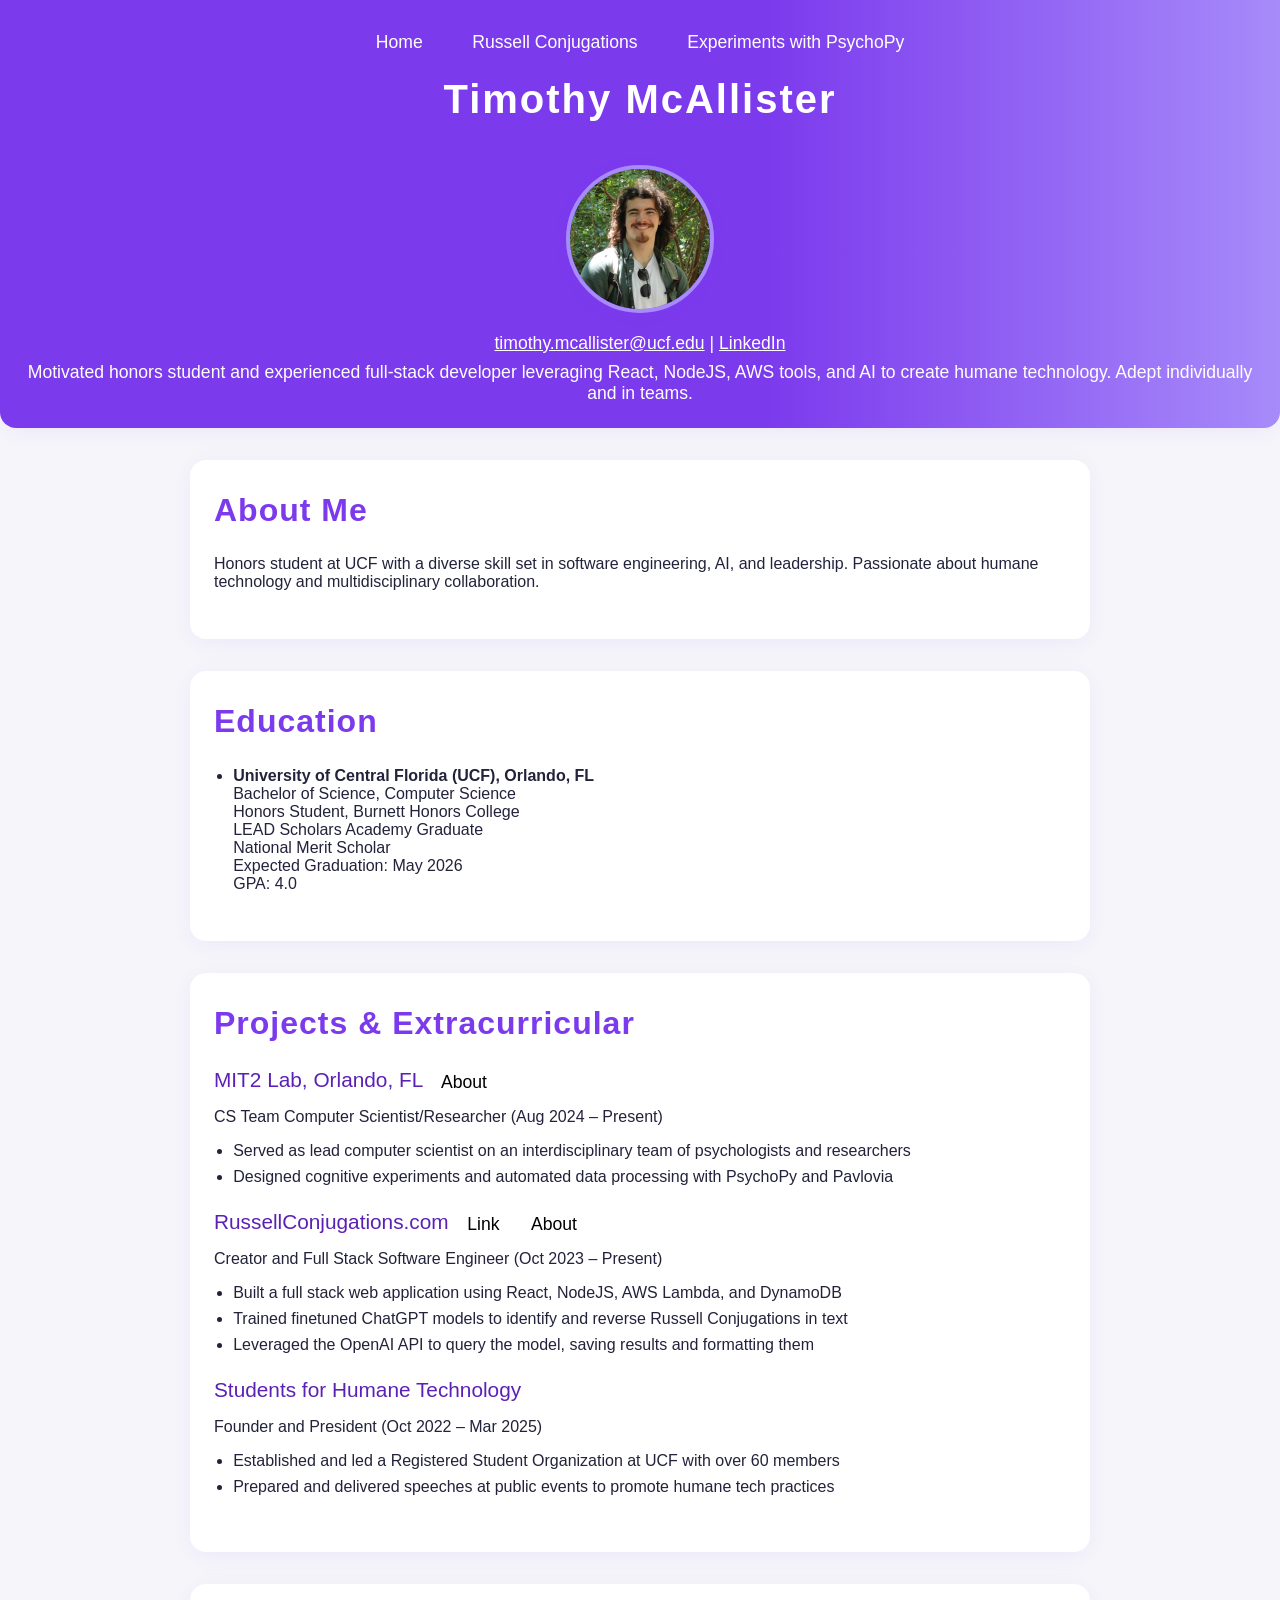
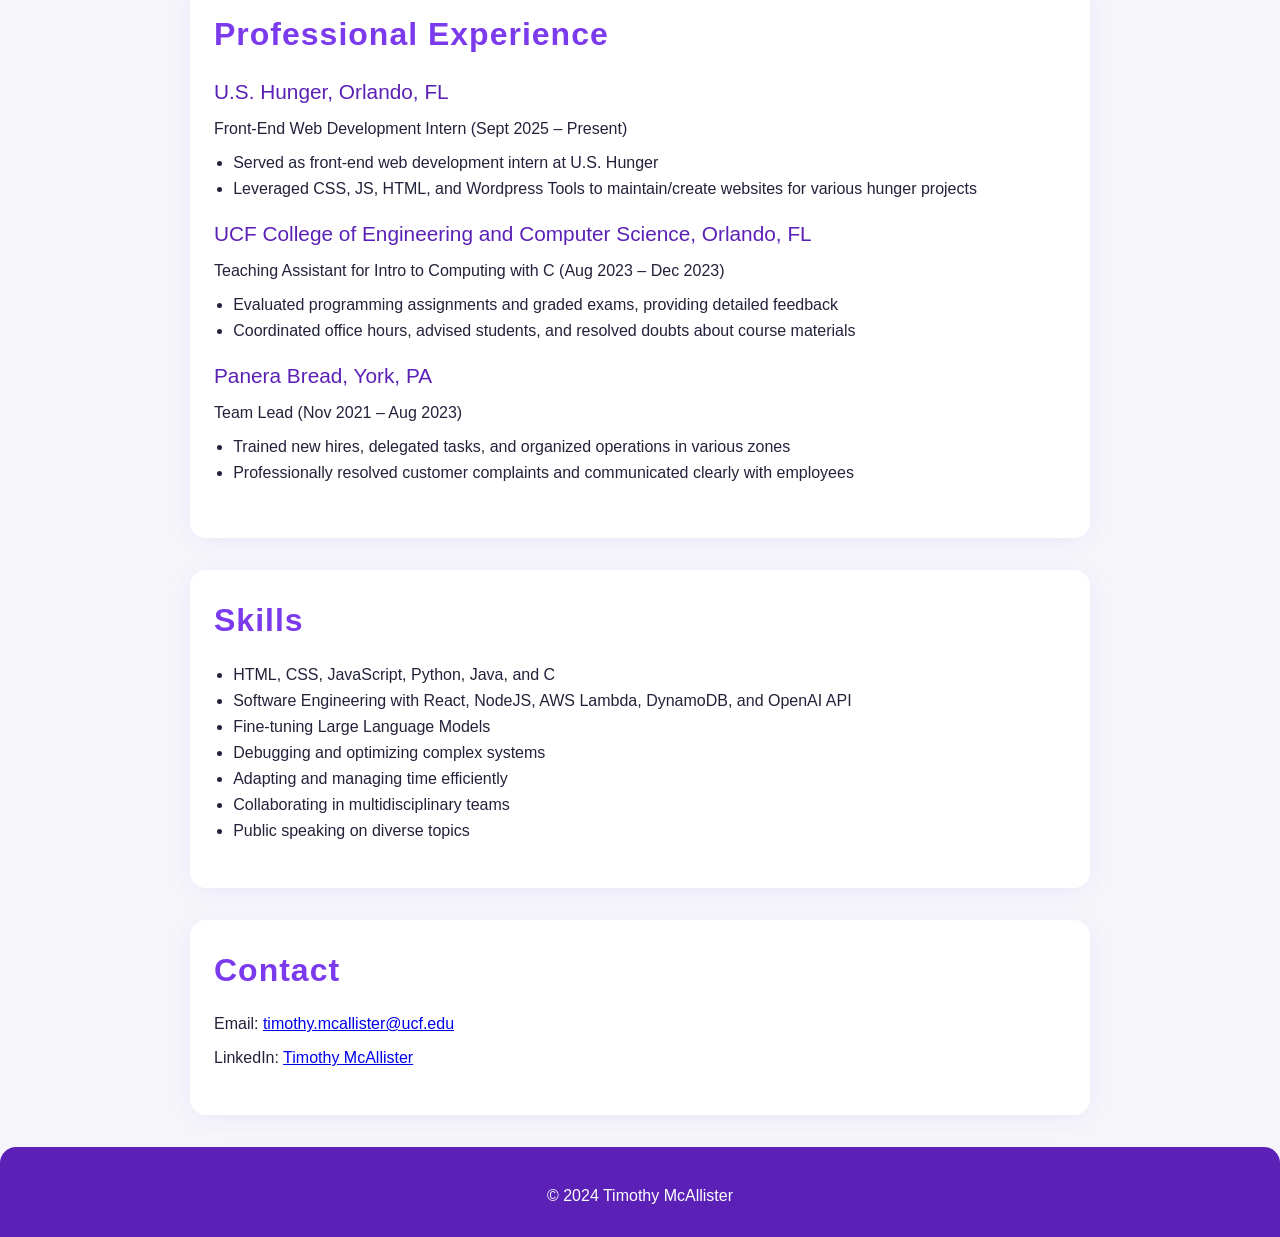
==== index.html @ e3bb4345 "website" ====
<!DOCTYPE html>
<html lang="en">
<head>
    <meta charset="UTF-8">
    <meta name="viewport" content="width=device-width,initial-scale=1.0">
    <link rel="stylesheet" href="index.css">
    <title>Timothy McAllister - Personal Website</title>
</head>
<body>
    <header>
        <nav>
            <ul>
                <li><a href="/">Home</a></li>
                <li><a href="/RussellConjugations.html">Russell Conjugations</a></li>
                <li><a href="/Experiments.html">Experiments with PsychoPy</a></li>
            </ul>
        </nav>
        <h1>Timothy McAllister</h1>
        <img src="img/profile.jfif" alt="Portrait of Timothy McAllister">
        <p>
            <a href="mailto:timothy.mcallister@ucf.edu">timothy.mcallister@ucf.edu</a> |
            <a href="https://www.linkedin.com/in/timothy-mcallister-170774204" target="_blank" rel="noopener">LinkedIn</a>
        </p>
        <p>Motivated honors student and experienced full-stack developer leveraging React, NodeJS, AWS tools, and AI to create humane technology. Adept individually and in teams.</p>
    </header>

    <main>
        <section id="about">
            <h2>About Me</h2>
            <p>Honors student at UCF with a diverse skill set in software engineering, AI, and leadership. Passionate about humane technology and multidisciplinary collaboration.</p>
        </section>

        <section id="education">
            <h2>Education</h2>
            <ul>
                <li>
                    <strong>University of Central Florida (UCF), Orlando, FL</strong><br>
                    Bachelor of Science, Computer Science<br>
                    Honors Student, Burnett Honors College<br>
                    LEAD Scholars Academy Graduate<br>
                    National Merit Scholar<br>
                    Expected Graduation: May 2026<br>
                    GPA: 4.0
                </li>
            </ul>
        </section>

        <section id="projects">
            <h2>Projects & Extracurricular</h2>
            <article>
                <h3>MIT2 Lab, Orlando, FL <a href="Experiments.html">About</a></h3>
                <p>CS Team Computer Scientist/Researcher (Aug 2024 – Present)</p>
                <ul>
                    <li>Served as lead computer scientist on an interdisciplinary team of psychologists and researchers</li>
                    <li>Designed cognitive experiments and automated data processing with PsychoPy and Pavlovia</li>
                </ul>
            </article>
            <article>
                <h3>RussellConjugations.com <a href="russellconjugations.com">Link</a> <a href="/RussellConjugations.html">About</a></h3>
                <p>Creator and Full Stack Software Engineer (Oct 2023 – Present)</p>
                <ul>
                    <li>Built a full stack web application using React, NodeJS, AWS Lambda, and DynamoDB</li>
                    <li>Trained finetuned ChatGPT models to identify and reverse Russell Conjugations in text</li>
                    <li>Leveraged the OpenAI API to query the model, saving results and formatting them</li>
                </ul>
            </article>
            <article>
                <h3>Students for Humane Technology</h3>
                <p>Founder and President (Oct 2022 – Mar 2025)</p>
                <ul>
                    <li>Established and led a Registered Student Organization at UCF with over 60 members</li>
                    <li>Prepared and delivered speeches at public events to promote humane tech practices</li>
                </ul>
            </article>
        </section>

        <section id="experience">
            <h2>Professional Experience</h2>
            <article>
                <h3>U.S. Hunger, Orlando, FL</h3>
                <p>Front-End Web Development Intern (Sept 2025 – Present)</p>
                <ul>
                    <li>Served as front-end web development intern at U.S. Hunger</li>
                    <li>Leveraged CSS, JS, HTML, and Wordpress Tools to maintain/create websites for various hunger projects</li>
                </ul>
            </article>
            <article>
                <h3>UCF College of Engineering and Computer Science, Orlando, FL</h3>
                <p>Teaching Assistant for Intro to Computing with C (Aug 2023 – Dec 2023)</p>
                <ul>
                    <li>Evaluated programming assignments and graded exams, providing detailed feedback</li>
                    <li>Coordinated office hours, advised students, and resolved doubts about course materials</li>
                </ul>
            </article>
            <article>
                <h3>Panera Bread, York, PA</h3>
                <p>Team Lead (Nov 2021 – Aug 2023)</p>
                <ul>
                    <li>Trained new hires, delegated tasks, and organized operations in various zones</li>
                    <li>Professionally resolved customer complaints and communicated clearly with employees</li>
                </ul>
            </article>
        </section>

        <section id="skills">
            <h2>Skills</h2>
            <ul>
                <li>HTML, CSS, JavaScript, Python, Java, and C</li>
                <li>Software Engineering with React, NodeJS, AWS Lambda, DynamoDB, and OpenAI API</li>
                <li>Fine-tuning Large Language Models</li>
                <li>Debugging and optimizing complex systems</li>
                <li>Adapting and managing time efficiently</li>
                <li>Collaborating in multidisciplinary teams</li>
                <li>Public speaking on diverse topics</li>
            </ul>
        </section>

        <section id="contact">
            <h2>Contact</h2>
            <p>Email: <a href="mailto:timothy.mcallister@ucf.edu">timothy.mcallister@ucf.edu</a></p>
            <p>LinkedIn: <a href="https://www.linkedin.com/in/timothy-mcallister-170774204" target="_blank" rel="noopener">Timothy McAllister</a></p>
        </section>
    </main>

    <footer>
        <p>&copy; 2024 Timothy McAllister</p>
    </footer>
</body>
</html>
---- index.css ----
/* Timothy McAllister Personal Website CSS */
:root {
    --primary: #7c3aed;
    --primary-dark: #5b21b6;
    --accent: #a78bfa;
    --bg: #f6f6fa;
    --text: #22223b;
    --header-bg: #fff;
    --card-bg: #fff;
    --border-radius: 1rem;
    --shadow: 0 4px 24px rgba(124, 58, 237, 0.08);
}

body {
    margin: 0;
    font-family: 'Segoe UI', 'Roboto', 'Arial', sans-serif;
    background: var(--bg);
    color: var(--text);
    min-height: 100vh;
}

header {
    background: linear-gradient(90deg, var(--primary) 60%, var(--accent) 100%);
    color: #fff;
    padding: 2rem 1rem 1rem 1rem;
    text-align: center;
    border-bottom-left-radius: var(--border-radius);
    border-bottom-right-radius: var(--border-radius);
    box-shadow: var(--shadow);
}

header h1 {
    margin-top: 0.5rem;
    font-size: 2.5rem;
    font-weight: 700;
    letter-spacing: 2px;
}

header img {
    width: 140px;
    height: 140px;
    object-fit: cover;
    border-radius: 50%;
    border: 4px solid var(--accent);
    margin: 1rem 0 0.5rem 0;
    box-shadow: 0 2px 12px rgba(124, 58, 237, 0.15);
}

header p {
    margin: 0.5rem 0;
    font-size: 1.1rem;
}

header a {
    color: #fff;
    text-decoration: underline;
    transition: color 0.2s;
}
header a:hover {
    color: var(--accent);
}

nav ul {
    list-style: none;
    padding: 0;
    margin: 0 0 1rem 0;
    display: flex;
    flex-wrap: wrap;
    justify-content: center;
    gap: 1.5rem;
}
h3 a, nav a {
    color: #fff;
    font-weight: 500;
    font-size: 1.1rem;
    text-decoration: none;
    padding: 0.3rem 0.8rem;
    border-radius: 0.5rem;
    transition: background 0.2s, color 0.2s;
}

h3 a {
    color: #000;
}

h3 a:hover, nav a:hover {
    background: var(--accent);
    color: var(--primary-dark);
}

main {
    max-width: 900px;
    margin: 2rem auto;
    padding: 0 1rem;
}

section {
    background: var(--card-bg);
    border-radius: var(--border-radius);
    box-shadow: var(--shadow);
    margin-bottom: 2rem;
    padding: 2rem 1.5rem;
    transition: box-shadow 0.2s;
}
section:hover {
    box-shadow: 0 8px 32px rgba(124, 58, 237, 0.15);
}

h2 {
    color: var(--primary);
    margin-top: 0;
    font-size: 2rem;
    font-weight: 600;
    letter-spacing: 1px;
}

h3 {
    color: var(--primary-dark);
    margin-bottom: 0.5rem;
    font-size: 1.3rem;
    font-weight: 500;
}

ul {
    padding-left: 1.2rem;
}
li {
    margin-bottom: 0.5rem;
}

article {
    margin-bottom: 1.5rem;
}

footer {
    text-align: center;
    padding: 1.5rem 0 1rem 0;
    background: var(--primary-dark);
    color: #fff;
    border-top-left-radius: var(--border-radius);
    border-top-right-radius: var(--border-radius);
    font-size: 1rem;
    margin-top: 2rem;
}

/* Responsive Design */
@media (max-width: 700px) {
    header h1 {
        font-size: 2rem;
    }
    main {
        padding: 0 0.5rem;
    }
    section {
        padding: 1.2rem 0.7rem;
    }
}

@media (max-width: 500px) {
    nav ul {
        gap: 0.7rem;
    }
    header img {
        width: 100px;
        height: 100px;
    }
    section {
        padding: 0.7rem 0.3rem;
    }
    h2 {
        font-size: 1.3rem;
    }
}
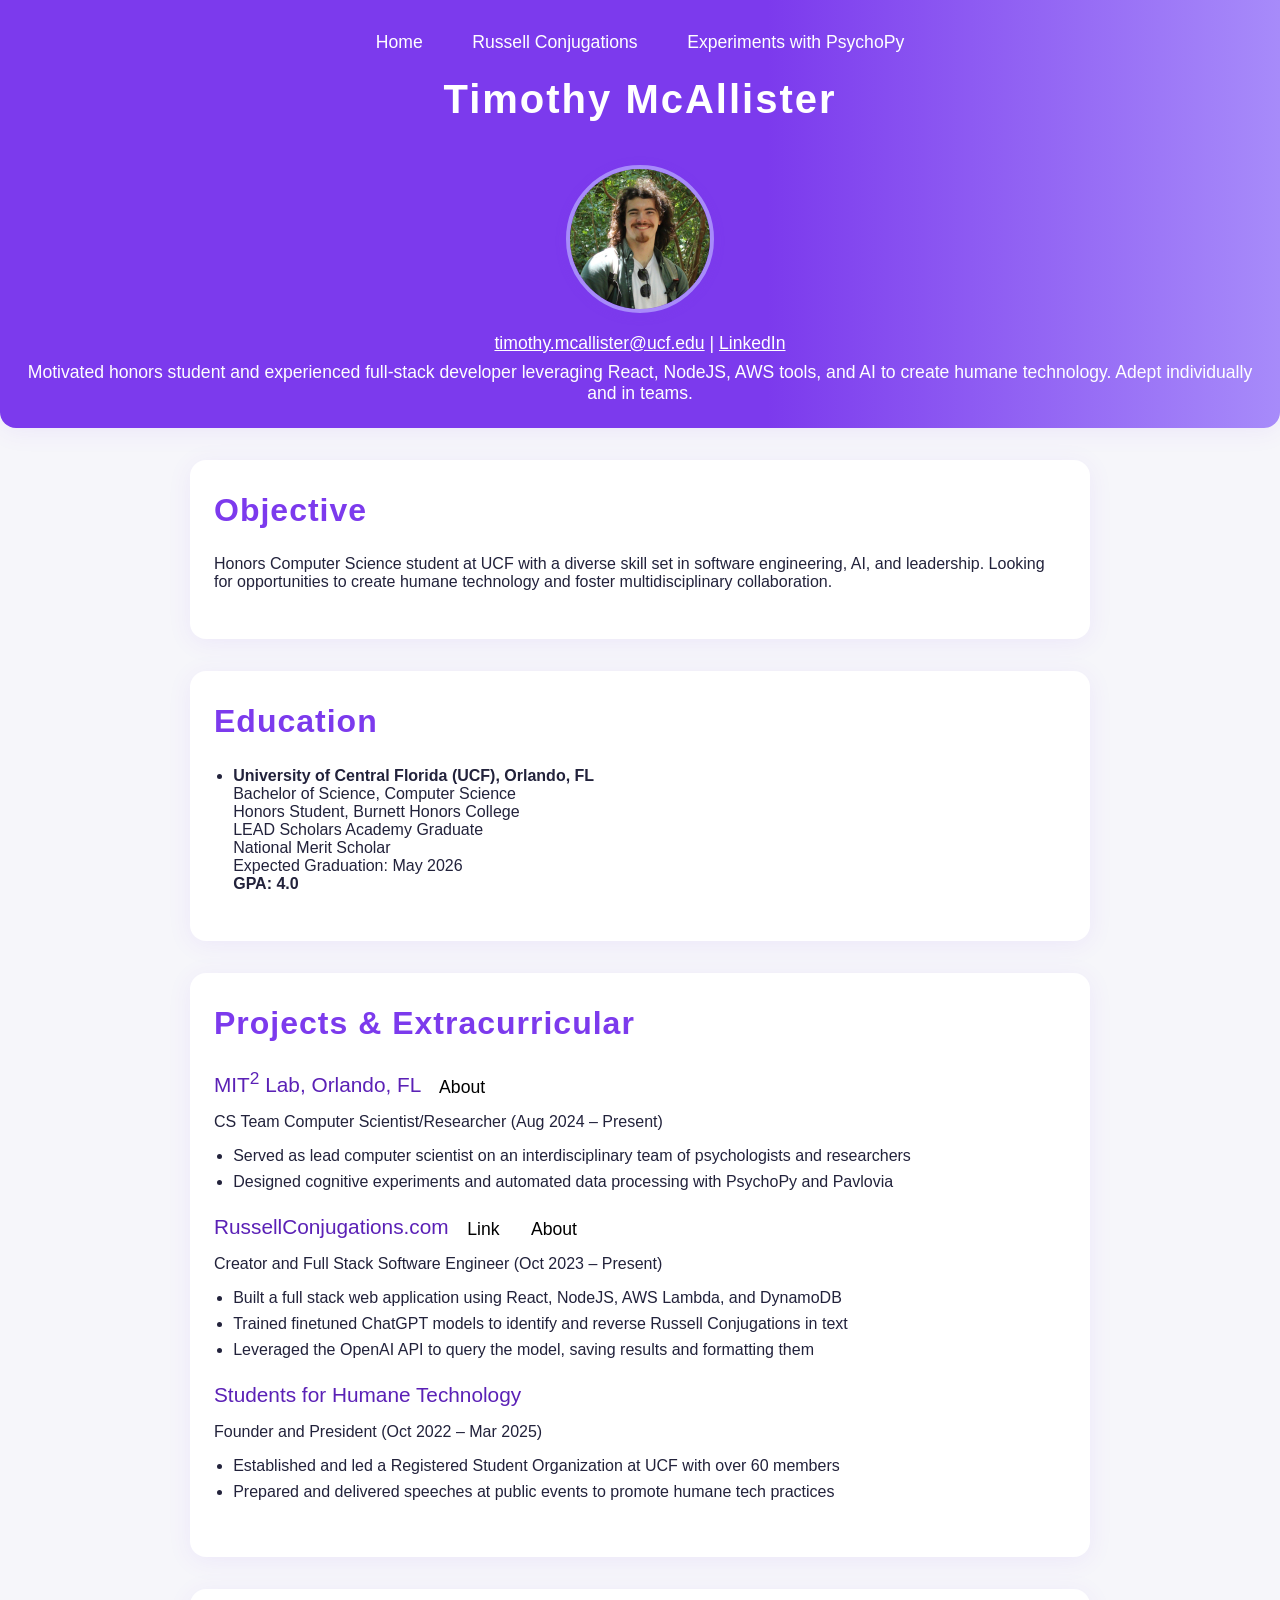
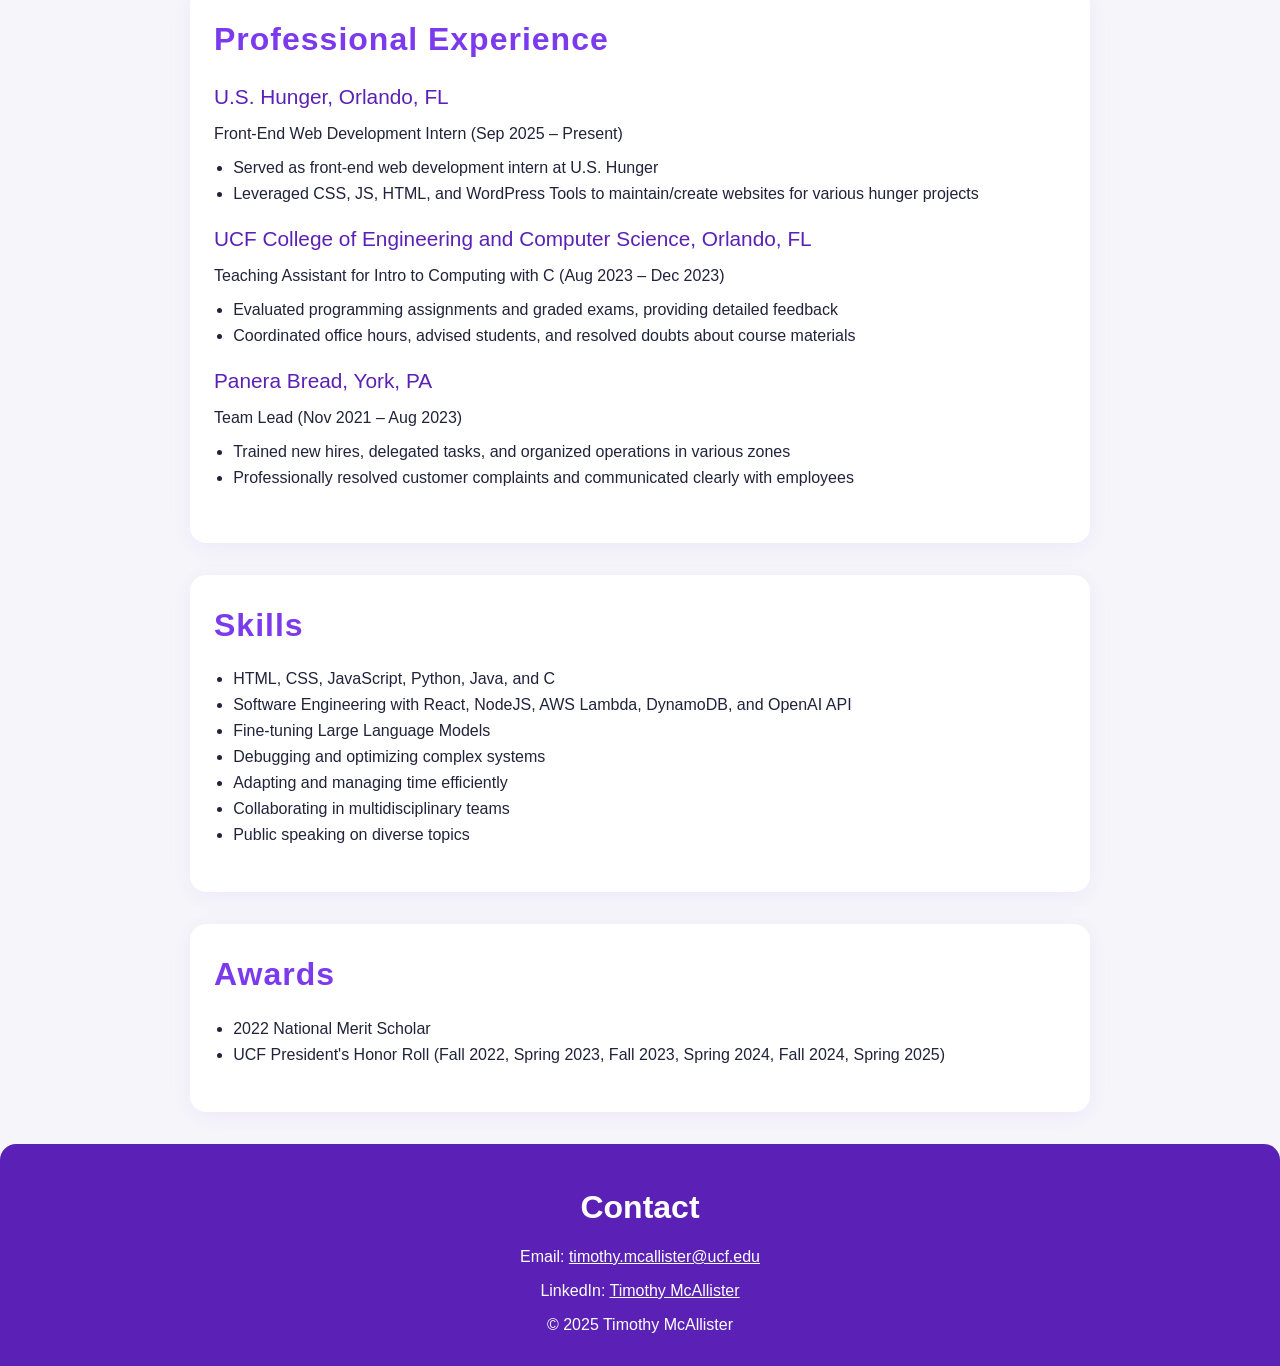
==== commit 64c7bb79: "final tweaks" ====
--- a/index.html
+++ b/index.html
@@ -26,8 +26,8 @@
 
     <main>
         <section id="about">
-            <h2>About Me</h2>
-            <p>Honors student at UCF with a diverse skill set in software engineering, AI, and leadership. Passionate about humane technology and multidisciplinary collaboration.</p>
+            <h2>Objective</h2>
+            <p>Honors Computer Science student at UCF with a diverse skill set in software engineering, AI, and leadership. Looking for opportunities to create humane technology and foster multidisciplinary collaboration.</p>
         </section>
 
         <section id="education">
@@ -40,7 +40,7 @@
                     LEAD Scholars Academy Graduate<br>
                     National Merit Scholar<br>
                     Expected Graduation: May 2026<br>
-                    GPA: 4.0
+                    <strong>GPA: 4.0</strong>
                 </li>
             </ul>
         </section>
@@ -48,7 +48,7 @@
         <section id="projects">
             <h2>Projects & Extracurricular</h2>
             <article>
-                <h3>MIT2 Lab, Orlando, FL <a href="Experiments.html">About</a></h3>
+                <h3>MIT<sup>2</sup> Lab, Orlando, FL <a href="Experiments.html">About</a></h3>
                 <p>CS Team Computer Scientist/Researcher (Aug 2024 – Present)</p>
                 <ul>
                     <li>Served as lead computer scientist on an interdisciplinary team of psychologists and researchers</li>
@@ -56,7 +56,7 @@
                 </ul>
             </article>
             <article>
-                <h3>RussellConjugations.com <a href="russellconjugations.com">Link</a> <a href="/RussellConjugations.html">About</a></h3>
+                <h3>RussellConjugations.com <a href="https://russellconjugations.com" target="_blank">Link</a> <a href="/RussellConjugations.html">About</a></h3>
                 <p>Creator and Full Stack Software Engineer (Oct 2023 – Present)</p>
                 <ul>
                     <li>Built a full stack web application using React, NodeJS, AWS Lambda, and DynamoDB</li>
@@ -78,10 +78,10 @@
             <h2>Professional Experience</h2>
             <article>
                 <h3>U.S. Hunger, Orlando, FL</h3>
-                <p>Front-End Web Development Intern (Sept 2025 – Present)</p>
+                <p>Front-End Web Development Intern (Sep 2025 – Present)</p>
                 <ul>
                     <li>Served as front-end web development intern at U.S. Hunger</li>
-                    <li>Leveraged CSS, JS, HTML, and Wordpress Tools to maintain/create websites for various hunger projects</li>
+                    <li>Leveraged CSS, JS, HTML, and WordPress Tools to maintain/create websites for various hunger projects</li>
                 </ul>
             </article>
             <article>
@@ -115,15 +115,19 @@
             </ul>
         </section>
 
-        <section id="contact">
-            <h2>Contact</h2>
-            <p>Email: <a href="mailto:timothy.mcallister@ucf.edu">timothy.mcallister@ucf.edu</a></p>
-            <p>LinkedIn: <a href="https://www.linkedin.com/in/timothy-mcallister-170774204" target="_blank" rel="noopener">Timothy McAllister</a></p>
+        <section id="skills">
+            <h2>Awards</h2>
+            <ul>
+                <li>2022 National Merit Scholar</li>
+                <li>UCF President's Honor Roll (Fall 2022, Spring 2023, Fall 2023, Spring 2024, Fall 2024, Spring 2025)</li>
+            </ul>
         </section>
     </main>
-
     <footer>
-        <p>&copy; 2024 Timothy McAllister</p>
+        <h1>Contact</h1>
+        <p>Email: <a href="mailto:timothy.mcallister@ucf.edu">timothy.mcallister@ucf.edu</a></p>
+        <p>LinkedIn: <a href="https://www.linkedin.com/in/timothy-mcallister-170774204" target="_blank" rel="noopener">Timothy McAllister</a></p>
+        <p>&copy; 2025 Timothy McAllister</p>
     </footer>
 </body>
 </html>
--- a/index.css
+++ b/index.css
@@ -1,32 +1,19 @@
-/* Timothy McAllister Personal Website CSS */
-:root {
-    --primary: #7c3aed;
-    --primary-dark: #5b21b6;
-    --accent: #a78bfa;
-    --bg: #f6f6fa;
-    --text: #22223b;
-    --header-bg: #fff;
-    --card-bg: #fff;
-    --border-radius: 1rem;
-    --shadow: 0 4px 24px rgba(124, 58, 237, 0.08);
-}
-
 body {
     margin: 0;
     font-family: 'Segoe UI', 'Roboto', 'Arial', sans-serif;
-    background: var(--bg);
-    color: var(--text);
+    background: #f6f6fa;
+    color: #22223b;
     min-height: 100vh;
 }
 
 header {
-    background: linear-gradient(90deg, var(--primary) 60%, var(--accent) 100%);
+    background: linear-gradient(90deg, #7c3aed 60%, #a78bfa 100%);
     color: #fff;
     padding: 2rem 1rem 1rem 1rem;
     text-align: center;
-    border-bottom-left-radius: var(--border-radius);
-    border-bottom-right-radius: var(--border-radius);
-    box-shadow: var(--shadow);
+    border-bottom-left-radius: 1rem;
+    border-bottom-right-radius: 1rem;
+    box-shadow: 0 4px 24px rgba(124, 58, 237, 0.08);
 }
 
 header h1 {
@@ -41,7 +28,7 @@
     height: 140px;
     object-fit: cover;
     border-radius: 50%;
-    border: 4px solid var(--accent);
+    border: 4px solid #a78bfa;
     margin: 1rem 0 0.5rem 0;
     box-shadow: 0 2px 12px rgba(124, 58, 237, 0.15);
 }
@@ -51,13 +38,13 @@
     font-size: 1.1rem;
 }
 
-header a {
+header a, footer a {
     color: #fff;
     text-decoration: underline;
     transition: color 0.2s;
 }
 header a:hover {
-    color: var(--accent);
+    color: #a78bfa;
 }
 
 nav ul {
@@ -84,8 +71,8 @@
 }
 
 h3 a:hover, nav a:hover {
-    background: var(--accent);
-    color: var(--primary-dark);
+    background: #a78bfa;
+    color: #5b21b6;
 }
 
 main {
@@ -95,9 +82,9 @@
 }
 
 section {
-    background: var(--card-bg);
-    border-radius: var(--border-radius);
-    box-shadow: var(--shadow);
+    background: #fff;
+    border-radius: 1rem;
+    box-shadow: 0 4px 24px rgba(124, 58, 237, 0.08);
     margin-bottom: 2rem;
     padding: 2rem 1.5rem;
     transition: box-shadow 0.2s;
@@ -107,7 +94,7 @@
 }
 
 h2 {
-    color: var(--primary);
+    color: #7c3aed;
     margin-top: 0;
     font-size: 2rem;
     font-weight: 600;
@@ -115,7 +102,7 @@
 }
 
 h3 {
-    color: var(--primary-dark);
+    color: #5b21b6;
     margin-bottom: 0.5rem;
     font-size: 1.3rem;
     font-weight: 500;
@@ -135,10 +122,10 @@
 footer {
     text-align: center;
     padding: 1.5rem 0 1rem 0;
-    background: var(--primary-dark);
+    background: #5b21b6;
     color: #fff;
-    border-top-left-radius: var(--border-radius);
-    border-top-right-radius: var(--border-radius);
+    border-top-left-radius: 1rem;
+    border-top-right-radius: 1rem;
     font-size: 1rem;
     margin-top: 2rem;
 }
@@ -157,6 +144,9 @@
 }
 
 @media (max-width: 500px) {
+    header h1 {
+        font-size: 1.7rem;
+    }
     nav ul {
         gap: 0.7rem;
     }
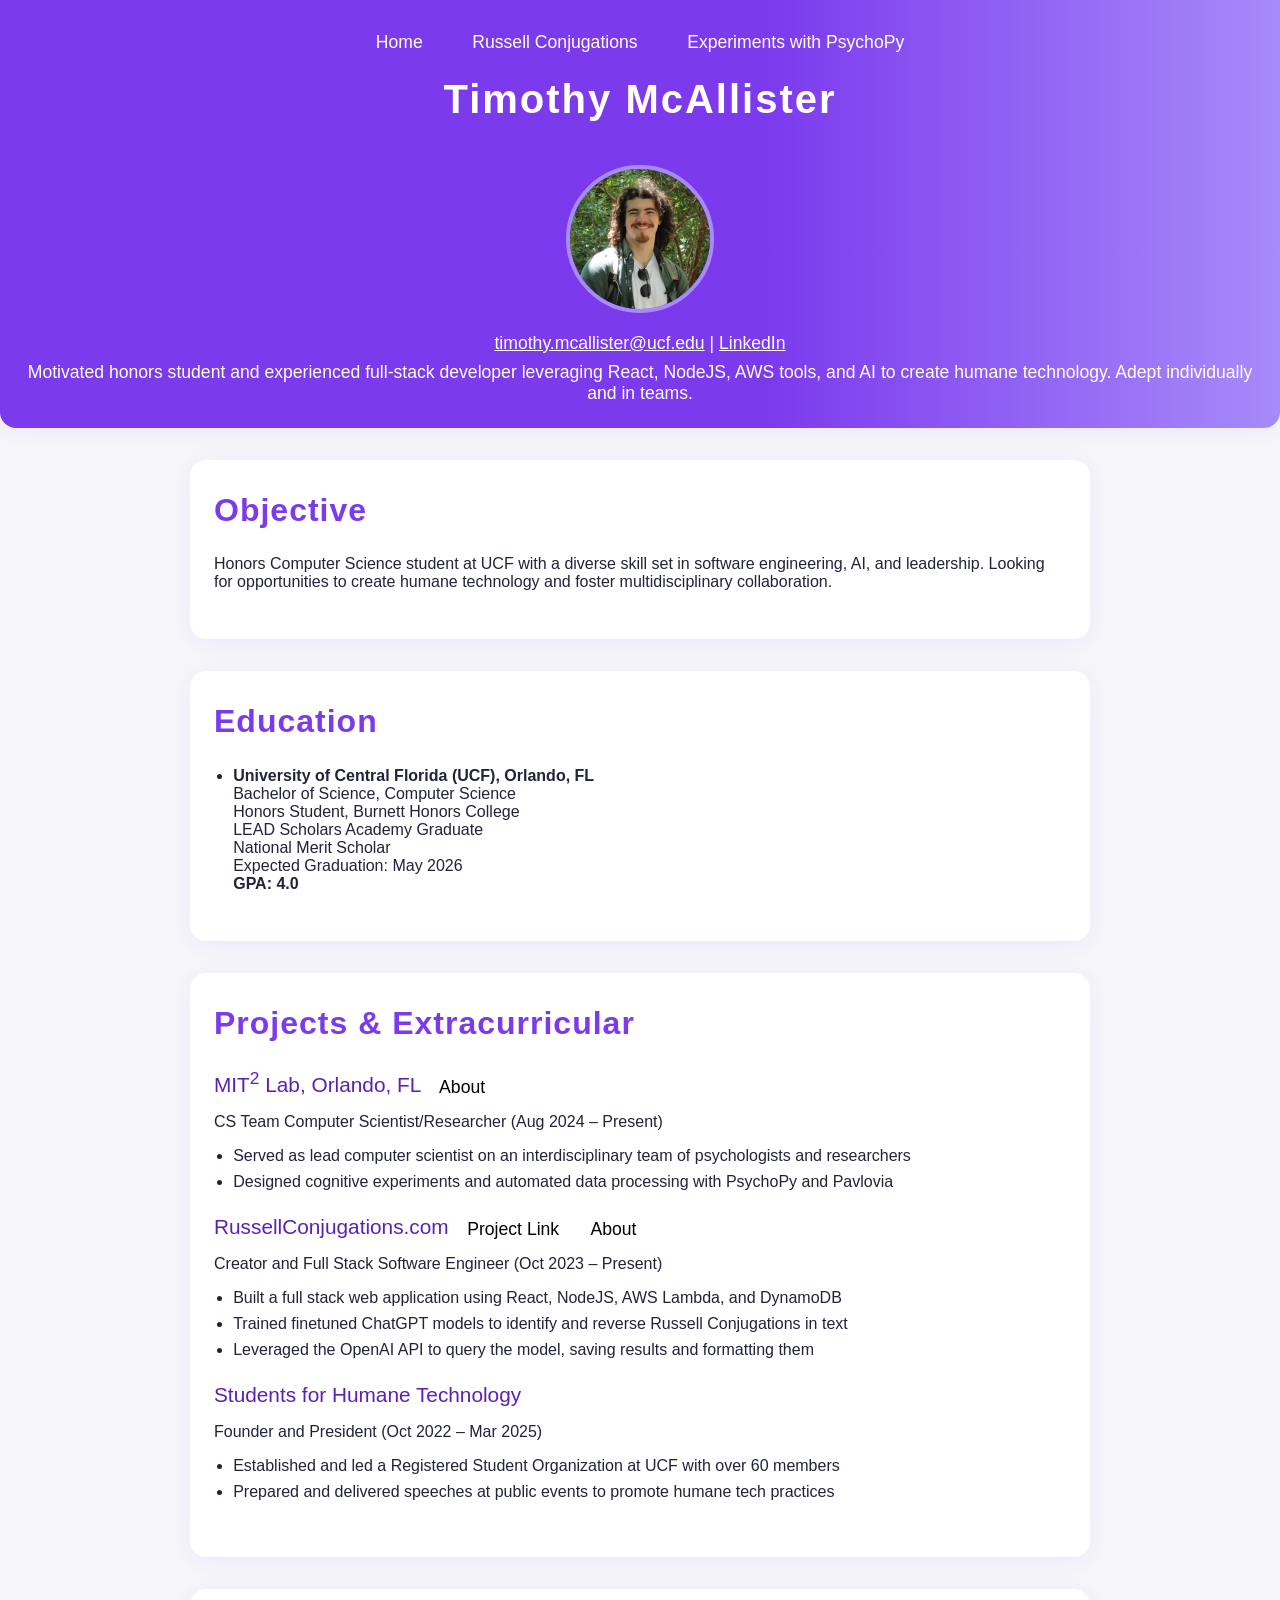
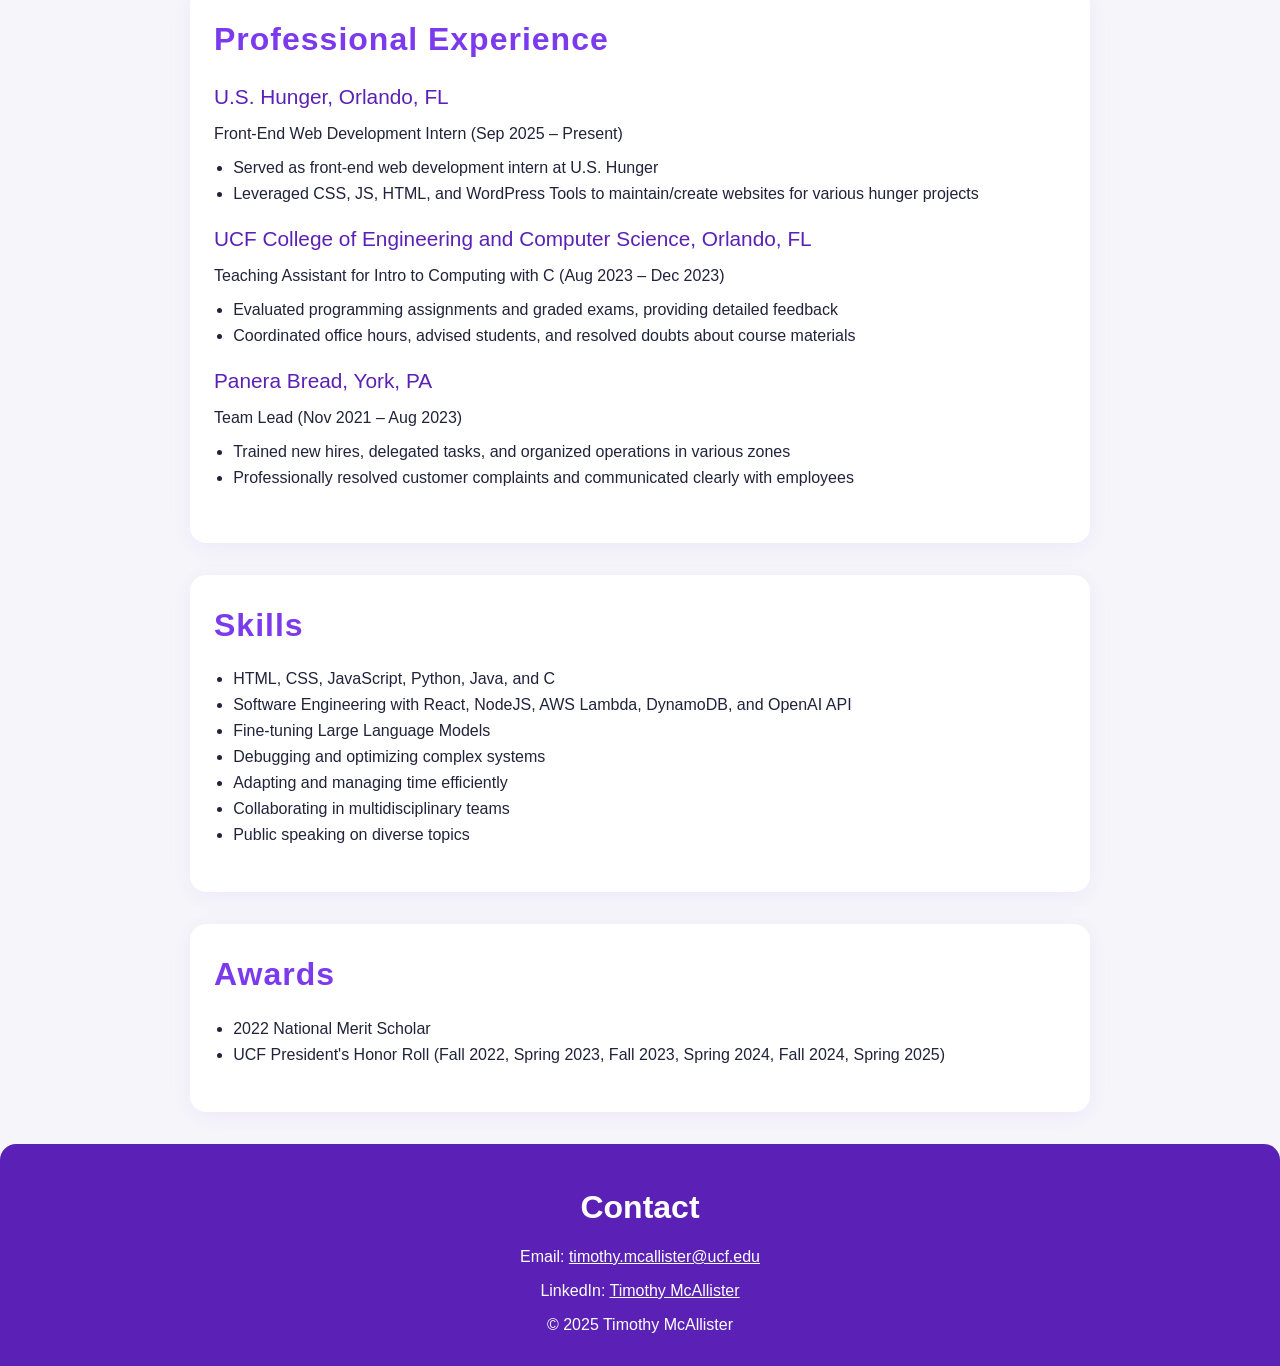
==== commit 7c020dc5: "less suspicious link text" ====
--- a/index.html
+++ b/index.html
@@ -10,9 +10,9 @@
     <header>
         <nav>
             <ul>
-                <li><a href="/">Home</a></li>
-                <li><a href="/RussellConjugations.html">Russell Conjugations</a></li>
-                <li><a href="/Experiments.html">Experiments with PsychoPy</a></li>
+                <li><a href="index.html">Home</a></li>
+                <li><a href="RussellConjugations.html">Russell Conjugations</a></li>
+                <li><a href="Experiments.html">Experiments with PsychoPy</a></li>
             </ul>
         </nav>
         <h1>Timothy McAllister</h1>
@@ -56,7 +56,7 @@
                 </ul>
             </article>
             <article>
-                <h3>RussellConjugations.com <a href="https://russellconjugations.com" target="_blank">Link</a> <a href="/RussellConjugations.html">About</a></h3>
+                <h3>RussellConjugations.com <a href="https://russellconjugations.com" target="_blank">Project Link</a> <a href="RussellConjugations.html">About</a></h3>
                 <p>Creator and Full Stack Software Engineer (Oct 2023 – Present)</p>
                 <ul>
                     <li>Built a full stack web application using React, NodeJS, AWS Lambda, and DynamoDB</li>
@@ -115,7 +115,7 @@
             </ul>
         </section>
 
-        <section id="skills">
+        <section id="awards">
             <h2>Awards</h2>
             <ul>
                 <li>2022 National Merit Scholar</li>
--- a/index.css
+++ b/index.css
@@ -131,9 +131,9 @@
 }
 
 /* Responsive Design */
-@media (max-width: 700px) {
+@media (max-width: 1000px) {
     header h1 {
-        font-size: 2rem;
+        font-size: 1.8rem;
     }
     main {
         padding: 0 0.5rem;
